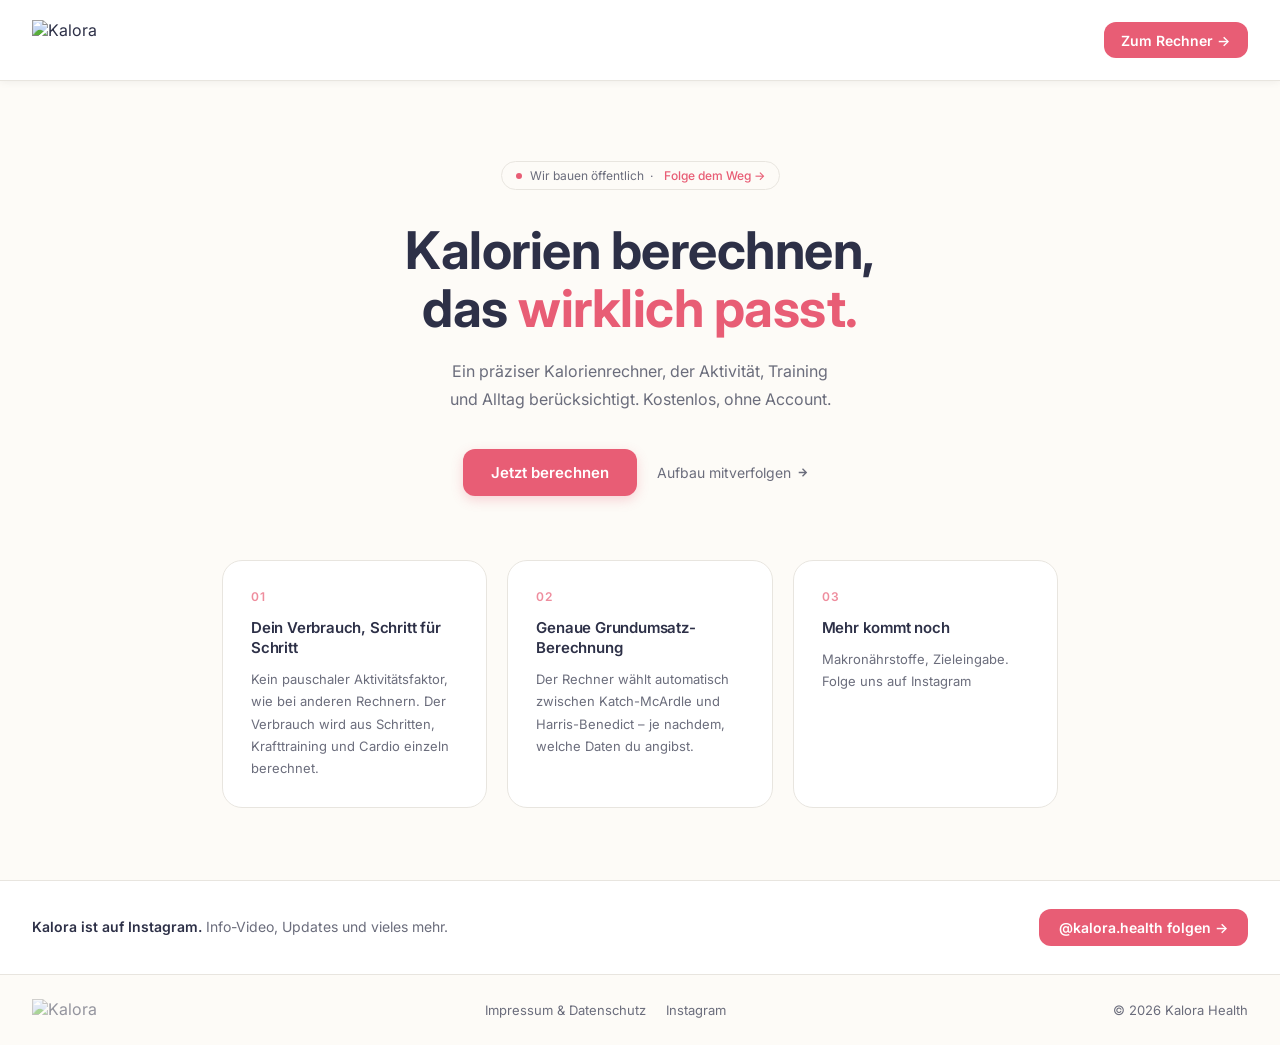
==== index.html @ 01649013 "Fix swapped theme logos in index.html header and footer The logo-dark and logo-light CSS classes had" ====
<!DOCTYPE html>
<html lang="de" data-theme="light">
<head>
  <meta charset="UTF-8"/>
  <meta name="viewport" content="width=device-width, initial-scale=1.0"/>
  <title>Kalora – Dein smarter Kalorienrechner</title>
  <link rel="preconnect" href="https://fonts.googleapis.com"/>
  <link rel="preconnect" href="https://fonts.gstatic.com" crossorigin/>
  <link href="https://fonts.googleapis.com/css2?family=Inter:wght@300;400;500;600;700&display=swap" rel="stylesheet"/>
  <style>
    *, *::before, *::after { box-sizing: border-box; margin: 0; padding: 0; }

    /* ── Exact theme variables from kalora-rechner.de ── */
    :root,
    [data-theme="light"] {
      --bg-body:          #FDFBF7;
      --bg-header:        #FFFFFF;
      --bg-card:          #FFFFFF;
      --border-color:     #E8E5DF;
      --text-primary:     #2D3047;
      --text-muted:       #6B6D7C;
      --accent-primary:   #E85D75;
      --accent-secondary: #9DB4A0;
      --accent-tertiary:  #D97757;
    }

    [data-theme="dark"] {
      --bg-body:          #1A2332;
      --bg-header:        #212936;
      --bg-card:          #242D3E;
      --border-color:     #313A4D;
      --text-primary:     #E8EAF0;
      --text-muted:       #9FA3B8;
      --accent-primary:   #FF8B7B;
      --accent-secondary: #A8D5BA;
      --accent-tertiary:  #F2A884;
    }

    html { scroll-behavior: smooth; }

    body {
      font-family: 'Inter', -apple-system, BlinkMacSystemFont, 'Segoe UI', Arial, sans-serif;
      background: var(--bg-body);
      color: var(--text-primary);
      min-height: 100vh;
      display: flex;
      flex-direction: column;
      transition: background-color 0.5s ease, color 0.5s ease;
      -webkit-font-smoothing: antialiased;
    }

    /* ── HEADER (matches rechner) ── */
    .header {
      background: var(--bg-header);
      padding: 1.25rem 2rem;
      border-bottom: 1px solid var(--border-color);
      box-shadow: 0 1px 8px rgba(0,0,0,0.06);
      position: sticky;
      top: 0;
      z-index: 100;
      display: flex;
      align-items: center;
      justify-content: space-between;
    }

    .logo-container {
      height: 40px;
      display: flex;
      align-items: center;
    }

    .logo-container img { height: 100%; width: auto; display: block; }

    [data-theme="dark"]  .logo-dark  { display: block; }
    [data-theme="dark"]  .logo-light { display: none;  }
    [data-theme="light"] .logo-dark  { display: none;  }
    [data-theme="light"] .logo-light { display: block; }

    .header-right { display: flex; align-items: center; gap: 10px; }

    .header-cta {
      background: var(--accent-primary);
      color: #fff;
      padding: 0.6rem 1.1rem;
      border-radius: 12px;
      font-size: 0.875rem;
      font-weight: 600;
      text-decoration: none;
      transition: opacity 0.2s, transform 0.15s;
    }
    .header-cta:hover { opacity: 0.88; transform: translateY(-1px); }

    /* ── HERO ── */
    .hero {
      flex: 1;
      display: flex;
      flex-direction: column;
      align-items: center;
      justify-content: center;
      text-align: center;
      padding: 80px 24px 64px;
    }

    .bip-pill {
      display: inline-flex;
      align-items: center;
      gap: 8px;
      border: 1px solid var(--border-color);
      border-radius: 100px;
      padding: 6px 14px;
      font-size: 12px;
      font-weight: 400;
      color: var(--text-muted);
      margin-bottom: 32px;
      animation: fadeDown .5s ease both;
    }

    .bip-dot {
      width: 6px; height: 6px;
      border-radius: 50%;
      background: var(--accent-primary);
      flex-shrink: 0;
      animation: pulse 2s ease-in-out infinite;
    }

    @keyframes pulse {
      0%, 100% { opacity: 1; transform: scale(1); }
      50%       { opacity: .4; transform: scale(.75); }
    }

    .bip-pill a {
      color: var(--accent-primary);
      text-decoration: none;
      font-weight: 500;
    }
    .bip-pill a:hover { text-decoration: underline; }

    h1 {
      font-size: clamp(1.875rem, 5vw, 3.25rem);
      font-weight: 700;
      line-height: 1.12;
      letter-spacing: -0.5px;
      color: var(--text-primary);
      max-width: 600px;
      margin-bottom: 20px;
      animation: fadeUp .6s .1s ease both;
    }

    h1 em {
      font-style: normal;
      color: var(--accent-primary);
    }

    .hero-sub {
      font-size: 1rem;
      line-height: 1.7;
      color: var(--text-muted);
      max-width: 400px;
      margin-bottom: 36px;
      font-weight: 400;
      animation: fadeUp .6s .2s ease both;
    }

    .cta-row {
      display: flex;
      align-items: center;
      gap: 12px;
      flex-wrap: wrap;
      justify-content: center;
      animation: fadeUp .6s .3s ease both;
    }

    .btn-main {
      background: var(--accent-primary);
      color: #fff;
      padding: 0.875rem 1.75rem;
      border-radius: 12px;
      font-size: 0.9375rem;
      font-weight: 600;
      text-decoration: none;
      transition: opacity .2s, transform .15s;
      box-shadow: 0 4px 12px rgba(232,93,117,0.25);
    }
    .btn-main:hover { opacity: .88; transform: translateY(-1px); }

    .btn-sec {
      color: var(--text-muted);
      font-size: 0.875rem;
      font-weight: 400;
      text-decoration: none;
      display: inline-flex;
      align-items: center;
      gap: 5px;
      transition: color .2s;
      padding: 0.875rem 0.5rem;
    }
    .btn-sec:hover { color: var(--text-primary); }

    /* ── FEATURE CARDS ── */
    .what {
      display: grid;
      grid-template-columns: repeat(3, 1fr);
      gap: 1.25rem;
      padding: 0 2rem 4.5rem;
      max-width: 900px;
      width: 100%;
      margin: 0 auto;
      animation: fadeUp .7s .4s ease both;
    }

    .what-item {
      background: var(--bg-card);
      border: 1px solid var(--border-color);
      border-radius: 20px;
      padding: 1.75rem;
      transition: border-color 0.2s ease, transform 0.2s ease;
    }

    .what-item:hover {
      border-color: var(--accent-primary);
      transform: translateY(-2px);
    }

    .what-num {
      font-size: 0.75rem;
      font-weight: 600;
      color: var(--accent-primary);
      letter-spacing: 0.08em;
      margin-bottom: 14px;
      opacity: 0.7;
    }

    .what-item h3 {
      font-size: 0.9375rem;
      font-weight: 600;
      color: var(--text-primary);
      margin-bottom: 10px;
      line-height: 1.35;
      letter-spacing: -0.2px;
    }

    .what-item p {
      font-size: 0.8125rem;
      line-height: 1.7;
      color: var(--text-muted);
      font-weight: 400;
    }

    /* ── BIP STRIP ── */
    .bip-strip {
      border-top: 1px solid var(--border-color);
      background: var(--bg-card);
      padding: 1.75rem 2rem;
      display: flex;
      align-items: center;
      justify-content: space-between;
      gap: 20px;
      flex-wrap: wrap;
    }

    .bip-text {
      font-size: 0.875rem;
      color: var(--text-muted);
      line-height: 1.6;
      max-width: 560px;
    }

    .bip-text strong {
      color: var(--text-primary);
      font-weight: 600;
    }

    .bip-link {
      background: var(--accent-primary);
      color: #fff;
      padding: 0.625rem 1.25rem;
      border-radius: 12px;
      font-size: 0.875rem;
      font-weight: 600;
      text-decoration: none;
      white-space: nowrap;
      transition: opacity .2s;
      flex-shrink: 0;
    }
    .bip-link:hover { opacity: .85; }

    /* ── FOOTER (matches rechner) ── */
    .site-footer {
      margin-top: auto;
      padding: 1.5rem 2rem;
      text-align: center;
      border-top: 1px solid var(--border-color);
      display: flex;
      align-items: center;
      justify-content: space-between;
      flex-wrap: wrap;
      gap: 12px;
    }

    .footer-logo { height: 22px; }
    .footer-logo img { height: 100%; width: auto; opacity: 0.5; }

    .footer-links { display: flex; gap: 20px; }

    .footer-links a {
      color: var(--text-muted);
      font-size: 0.8125rem;
      text-decoration: none;
      font-weight: 400;
      transition: opacity .2s;
    }
    .footer-links a:hover { opacity: .7; }

    .footer-copy { font-size: 0.8125rem; color: var(--text-muted); }

    /* ── ANIMATIONS ── */
    @keyframes fadeUp {
      from { opacity: 0; transform: translateY(16px); }
      to   { opacity: 1; transform: translateY(0); }
    }
    @keyframes fadeDown {
      from { opacity: 0; transform: translateY(-8px); }
      to   { opacity: 1; transform: translateY(0); }
    }

    /* ── RESPONSIVE ── */
    @media (max-width: 768px) {
      .header { padding: 1rem 1.5rem; }
      .logo-container { height: 34px; }
      .hero { padding: 60px 20px 48px; }
      .what { grid-template-columns: 1fr; padding: 0 1.25rem 3rem; gap: 1rem; }
      .bip-strip { padding: 1.5rem 1.25rem; }
      .site-footer { padding: 1.25rem; flex-direction: column; align-items: flex-start; }
    }

    @media (max-width: 480px) {
      .header { padding: 0.875rem 1rem; }
      .logo-container { height: 28px; }
      .header-cta { display: none; }
      h1 { font-size: 1.75rem; }
    }
  </style>
</head>
<body>

<!-- HEADER -->
<header class="header">
  <div class="logo-container">
    <img class="logo-dark"  src="https://kalora-rechner.de/assets/Kalora_Dark.svg"  alt="Kalora"/>
    <img class="logo-light" src="https://kalora-rechner.de/assets/Kalora_Light.svg" alt="Kalora"/>
  </div>
  <div class="header-right">
    <a href="rechner.html" class="header-cta">Zum Rechner →</a>
  </div>
</header>

<!-- HERO -->
<main class="hero">
  <div class="bip-pill">
    <span class="bip-dot"></span>
    Wir bauen öffentlich &nbsp;·&nbsp;
    <a href="https://www.instagram.com/kalora.de/" target="_blank" rel="noopener">Folge dem Weg →</a>
  </div>

  <h1>Kalorien berechnen,<br/>das <em>wirklich passt.</em></h1>

  <p class="hero-sub">
    Ein präziser Kalorienrechner, der Aktivität, Training und Alltag berücksichtigt. Kostenlos, ohne Account.
  </p>

  <div class="cta-row">
    <a href="rechner.html" class="btn-main">Jetzt berechnen</a>
    <a href="https://www.instagram.com/kalora.de/" target="_blank" rel="noopener" class="btn-sec">
      Aufbau mitverfolgen
      <svg width="13" height="13" viewBox="0 0 24 24" fill="none" stroke="currentColor" stroke-width="2.5"><path d="M5 12h14M12 5l7 7-7 7"/></svg>
    </a>
  </div>
</main>

<!-- FEATURE CARDS -->
<section class="what">
  <div class="what-item">
    <div class="what-num">01</div>
    <h3>Dein Verbrauch, Schritt für Schritt</h3>
    <p>Kein pauschaler Aktivitätsfaktor, wie bei anderen Rechnern. Der Verbrauch wird aus Schritten, Krafttraining und Cardio einzeln berechnet.</p>
  </div>
  <div class="what-item">
    <div class="what-num">02</div>
    <h3>Genaue Grundumsatz-Berechnung</h3>
    <p>Der Rechner wählt automatisch zwischen Katch-McArdle und Harris-Benedict – je nachdem, welche Daten du angibst.</p>
  </div>
  <div class="what-item">
    <div class="what-num">03</div>
    <h3>Mehr kommt noch</h3>
    <p>Makronährstoffe, Zieleingabe. Folge uns auf Instagram</p>
  </div>
</section>

<!-- BIP STRIP -->
<div class="bip-strip">
  <p class="bip-text">
    <strong>Kalora ist auf Instagram.</strong> Info-Video, Updates und vieles mehr.
  </p>
  <a href="https://www.instagram.com/kalora.de/" target="_blank" rel="noopener" class="bip-link">
    @kalora.health folgen →
  </a>
</div>

<!-- FOOTER -->
<footer class="site-footer">
  <div class="footer-logo">
    <img class="logo-dark"  src="https://kalora-rechner.de/assets/Kalora_Dark.svg"  alt="Kalora"/>
    <img class="logo-light" src="https://kalora-rechner.de/assets/Kalora_Light.svg" alt="Kalora"/>
  </div>
  <div class="footer-links">
    <a href="legal.html">Impressum & Datenschutz</a>
    <a href="https://www.instagram.com/kalora.de/" target="_blank" rel="noopener">Instagram</a>
  </div>
  <p class="footer-copy">© 2026 Kalora Health</p>
</footer>

<script>
  (function() {
    var prefersDark = window.matchMedia && window.matchMedia('(prefers-color-scheme: dark)').matches;
    document.documentElement.setAttribute('data-theme', prefersDark ? 'dark' : 'light');
    window.matchMedia('(prefers-color-scheme: dark)').addEventListener('change', function(e) {
      document.documentElement.setAttribute('data-theme', e.matches ? 'dark' : 'light');
    });
  })();
</script>
</body>
</html>
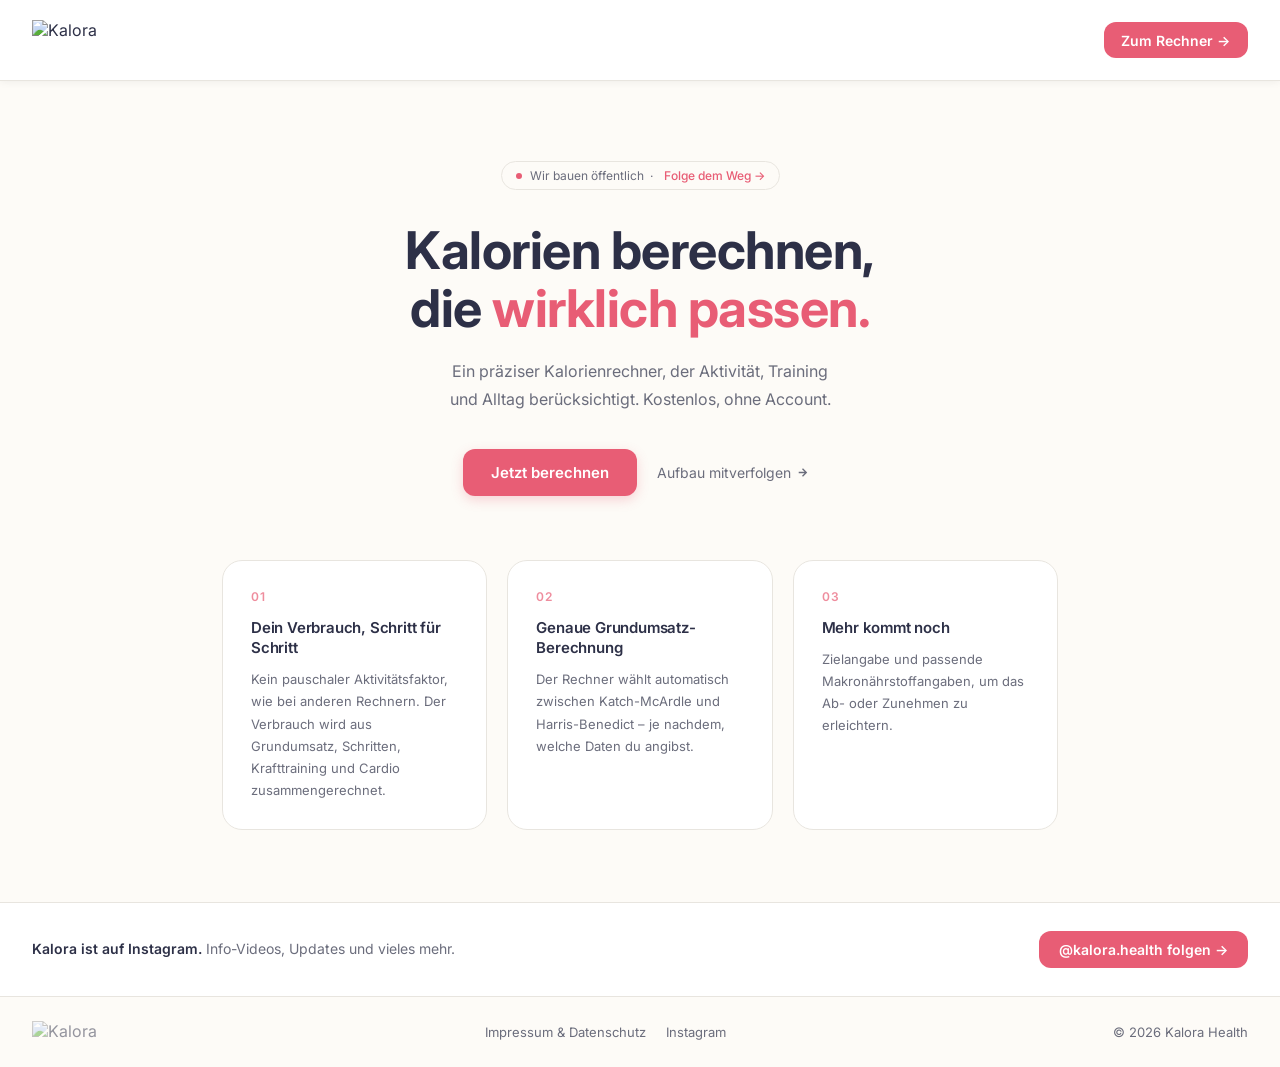
==== commit 00737ca9: "Fix content text, swapped logos, and add dark mode to legal page - Fix swapped theme logos in index." ====
--- a/index.html
+++ b/index.html
@@ -362,7 +362,7 @@
     <a href="https://www.instagram.com/kalora.de/" target="_blank" rel="noopener">Folge dem Weg →</a>
   </div>
 
-  <h1>Kalorien berechnen,<br/>das <em>wirklich passt.</em></h1>
+  <h1>Kalorien berechnen,<br/>die <em>wirklich passen.</em></h1>
 
   <p class="hero-sub">
     Ein präziser Kalorienrechner, der Aktivität, Training und Alltag berücksichtigt. Kostenlos, ohne Account.
@@ -382,7 +382,7 @@
   <div class="what-item">
     <div class="what-num">01</div>
     <h3>Dein Verbrauch, Schritt für Schritt</h3>
-    <p>Kein pauschaler Aktivitätsfaktor, wie bei anderen Rechnern. Der Verbrauch wird aus Schritten, Krafttraining und Cardio einzeln berechnet.</p>
+    <p>Kein pauschaler Aktivitätsfaktor, wie bei anderen Rechnern. Der Verbrauch wird aus Grundumsatz, Schritten, Krafttraining und Cardio zusammengerechnet.</p>
   </div>
   <div class="what-item">
     <div class="what-num">02</div>
@@ -392,14 +392,14 @@
   <div class="what-item">
     <div class="what-num">03</div>
     <h3>Mehr kommt noch</h3>
-    <p>Makronährstoffe, Zieleingabe. Folge uns auf Instagram</p>
+    <p>Zielangabe und passende Makronährstoffangaben, um das Ab- oder Zunehmen zu erleichtern.</p>
   </div>
 </section>
 
 <!-- BIP STRIP -->
 <div class="bip-strip">
   <p class="bip-text">
-    <strong>Kalora ist auf Instagram.</strong> Info-Video, Updates und vieles mehr.
+    <strong>Kalora ist auf Instagram.</strong> Info-Videos, Updates und vieles mehr.
   </p>
   <a href="https://www.instagram.com/kalora.de/" target="_blank" rel="noopener" class="bip-link">
     @kalora.health folgen →
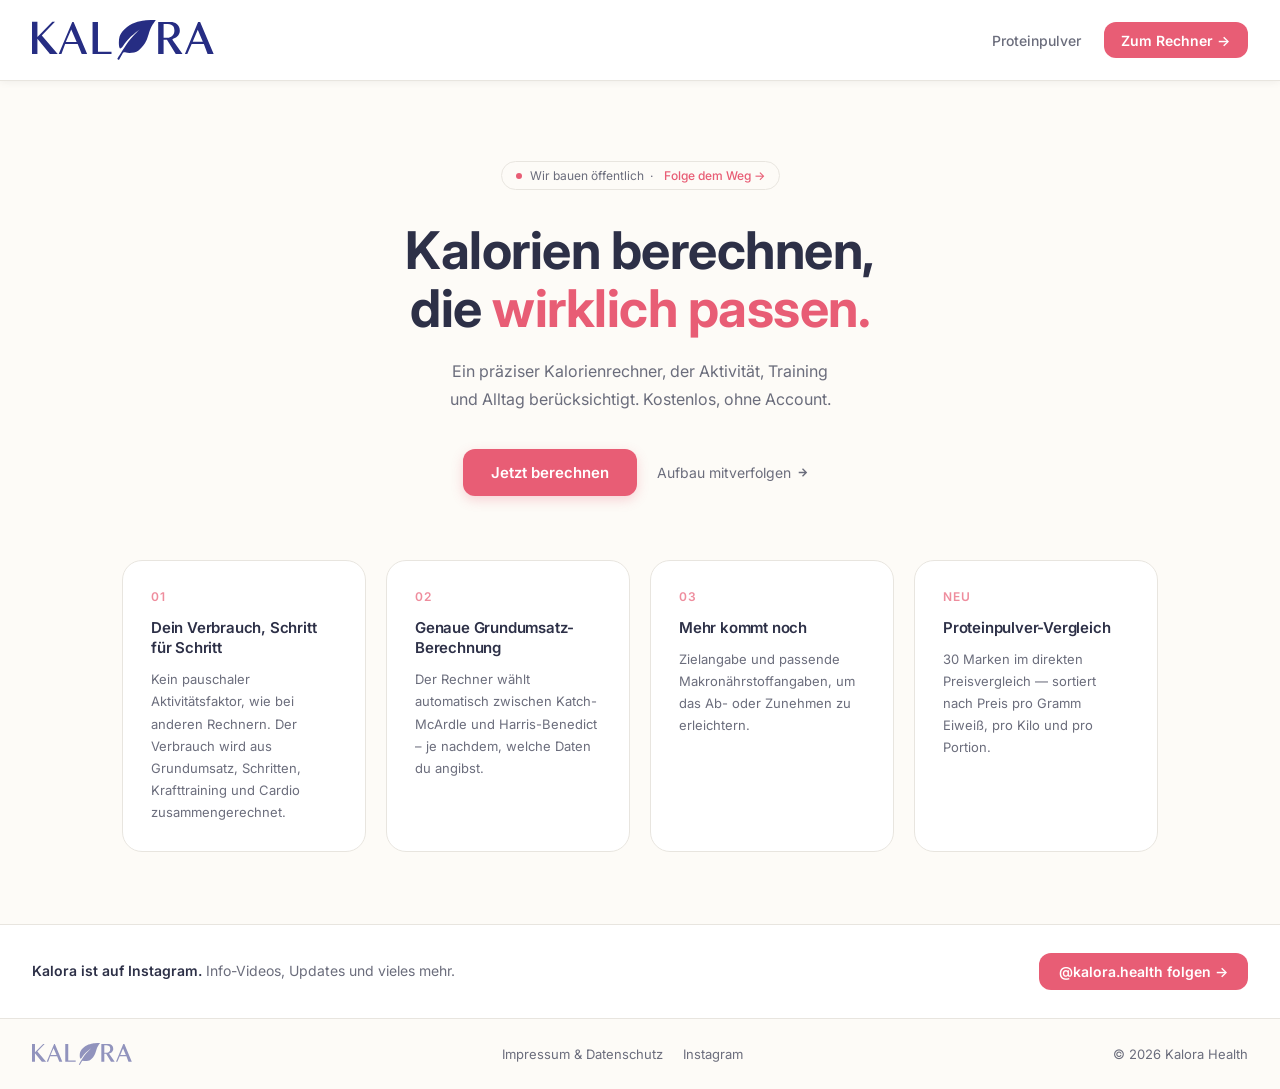
==== commit 905a2afe: "feat: Proteinpulver-Vergleichsseite + Dark Mode entfernen - Neue Seite proteinpulver.html mit sortie" ====
--- a/index.html
+++ b/index.html
@@ -4,15 +4,14 @@
   <meta charset="UTF-8"/>
   <meta name="viewport" content="width=device-width, initial-scale=1.0"/>
   <title>Kalora – Dein smarter Kalorienrechner</title>
+  <link rel="icon" type="image/svg+xml" href="assets/flavicon_dark.svg"/>
   <link rel="preconnect" href="https://fonts.googleapis.com"/>
   <link rel="preconnect" href="https://fonts.gstatic.com" crossorigin/>
   <link href="https://fonts.googleapis.com/css2?family=Inter:wght@300;400;500;600;700&display=swap" rel="stylesheet"/>
   <style>
     *, *::before, *::after { box-sizing: border-box; margin: 0; padding: 0; }
 
-    /* ── Exact theme variables from kalora-rechner.de ── */
-    :root,
-    [data-theme="light"] {
+    :root {
       --bg-body:          #FDFBF7;
       --bg-header:        #FFFFFF;
       --bg-card:          #FFFFFF;
@@ -24,18 +23,6 @@
       --accent-tertiary:  #D97757;
     }
 
-    [data-theme="dark"] {
-      --bg-body:          #1A2332;
-      --bg-header:        #212936;
-      --bg-card:          #242D3E;
-      --border-color:     #313A4D;
-      --text-primary:     #E8EAF0;
-      --text-muted:       #9FA3B8;
-      --accent-primary:   #FF8B7B;
-      --accent-secondary: #A8D5BA;
-      --accent-tertiary:  #F2A884;
-    }
-
     html { scroll-behavior: smooth; }
 
     body {
@@ -45,11 +32,10 @@
       min-height: 100vh;
       display: flex;
       flex-direction: column;
-      transition: background-color 0.5s ease, color 0.5s ease;
       -webkit-font-smoothing: antialiased;
     }
 
-    /* ── HEADER (matches rechner) ── */
+    /* ── HEADER ── */
     .header {
       background: var(--bg-header);
       padding: 1.25rem 2rem;
@@ -71,12 +57,18 @@
 
     .logo-container img { height: 100%; width: auto; display: block; }
 
-    [data-theme="dark"]  .logo-dark  { display: block; }
-    [data-theme="dark"]  .logo-light { display: none;  }
-    [data-theme="light"] .logo-dark  { display: none;  }
-    [data-theme="light"] .logo-light { display: block; }
-
     .header-right { display: flex; align-items: center; gap: 10px; }
+
+    .header-link {
+      color: var(--text-muted);
+      font-size: 0.875rem;
+      font-weight: 500;
+      text-decoration: none;
+      padding: 0.6rem 0.8rem;
+      border-radius: 12px;
+      transition: color 0.2s, background 0.2s;
+    }
+    .header-link:hover { color: var(--text-primary); background: rgba(0,0,0,0.04); }
 
     .header-cta {
       background: var(--accent-primary);
@@ -199,10 +191,10 @@
     /* ── FEATURE CARDS ── */
     .what {
       display: grid;
-      grid-template-columns: repeat(3, 1fr);
+      grid-template-columns: repeat(auto-fit, minmax(220px, 1fr));
       gap: 1.25rem;
       padding: 0 2rem 4.5rem;
-      max-width: 900px;
+      max-width: 1100px;
       width: 100%;
       margin: 0 auto;
       animation: fadeUp .7s .4s ease both;
@@ -214,6 +206,9 @@
       border-radius: 20px;
       padding: 1.75rem;
       transition: border-color 0.2s ease, transform 0.2s ease;
+      text-decoration: none;
+      color: inherit;
+      display: block;
     }
 
     .what-item:hover {
@@ -284,7 +279,7 @@
     }
     .bip-link:hover { opacity: .85; }
 
-    /* ── FOOTER (matches rechner) ── */
+    /* ── FOOTER ── */
     .site-footer {
       margin-top: auto;
       padding: 1.5rem 2rem;
@@ -336,6 +331,7 @@
     @media (max-width: 480px) {
       .header { padding: 0.875rem 1rem; }
       .logo-container { height: 28px; }
+      .header-link { display: none; }
       .header-cta { display: none; }
       h1 { font-size: 1.75rem; }
     }
@@ -346,10 +342,10 @@
 <!-- HEADER -->
 <header class="header">
   <div class="logo-container">
-    <img class="logo-dark"  src="https://kalora-rechner.de/assets/Kalora_Dark.svg"  alt="Kalora"/>
-    <img class="logo-light" src="https://kalora-rechner.de/assets/Kalora_Light.svg" alt="Kalora"/>
+    <img src="assets/Kalora_Light.svg" alt="Kalora"/>
   </div>
   <div class="header-right">
+    <a href="proteinpulver.html" class="header-link">Proteinpulver</a>
     <a href="rechner.html" class="header-cta">Zum Rechner →</a>
   </div>
 </header>
@@ -394,6 +390,11 @@
     <h3>Mehr kommt noch</h3>
     <p>Zielangabe und passende Makronährstoffangaben, um das Ab- oder Zunehmen zu erleichtern.</p>
   </div>
+  <a href="proteinpulver.html" class="what-item">
+    <div class="what-num">NEU</div>
+    <h3>Proteinpulver-Vergleich</h3>
+    <p>30 Marken im direkten Preisvergleich — sortiert nach Preis pro Gramm Eiweiß, pro Kilo und pro Portion.</p>
+  </a>
 </section>
 
 <!-- BIP STRIP -->
@@ -409,8 +410,7 @@
 <!-- FOOTER -->
 <footer class="site-footer">
   <div class="footer-logo">
-    <img class="logo-dark"  src="https://kalora-rechner.de/assets/Kalora_Dark.svg"  alt="Kalora"/>
-    <img class="logo-light" src="https://kalora-rechner.de/assets/Kalora_Light.svg" alt="Kalora"/>
+    <img src="assets/Kalora_Light.svg" alt="Kalora"/>
   </div>
   <div class="footer-links">
     <a href="legal.html">Impressum & Datenschutz</a>
@@ -419,14 +419,5 @@
   <p class="footer-copy">© 2026 Kalora Health</p>
 </footer>
 
-<script>
-  (function() {
-    var prefersDark = window.matchMedia && window.matchMedia('(prefers-color-scheme: dark)').matches;
-    document.documentElement.setAttribute('data-theme', prefersDark ? 'dark' : 'light');
-    window.matchMedia('(prefers-color-scheme: dark)').addEventListener('change', function(e) {
-      document.documentElement.setAttribute('data-theme', e.matches ? 'dark' : 'light');
-    });
-  })();
-</script>
 </body>
 </html>
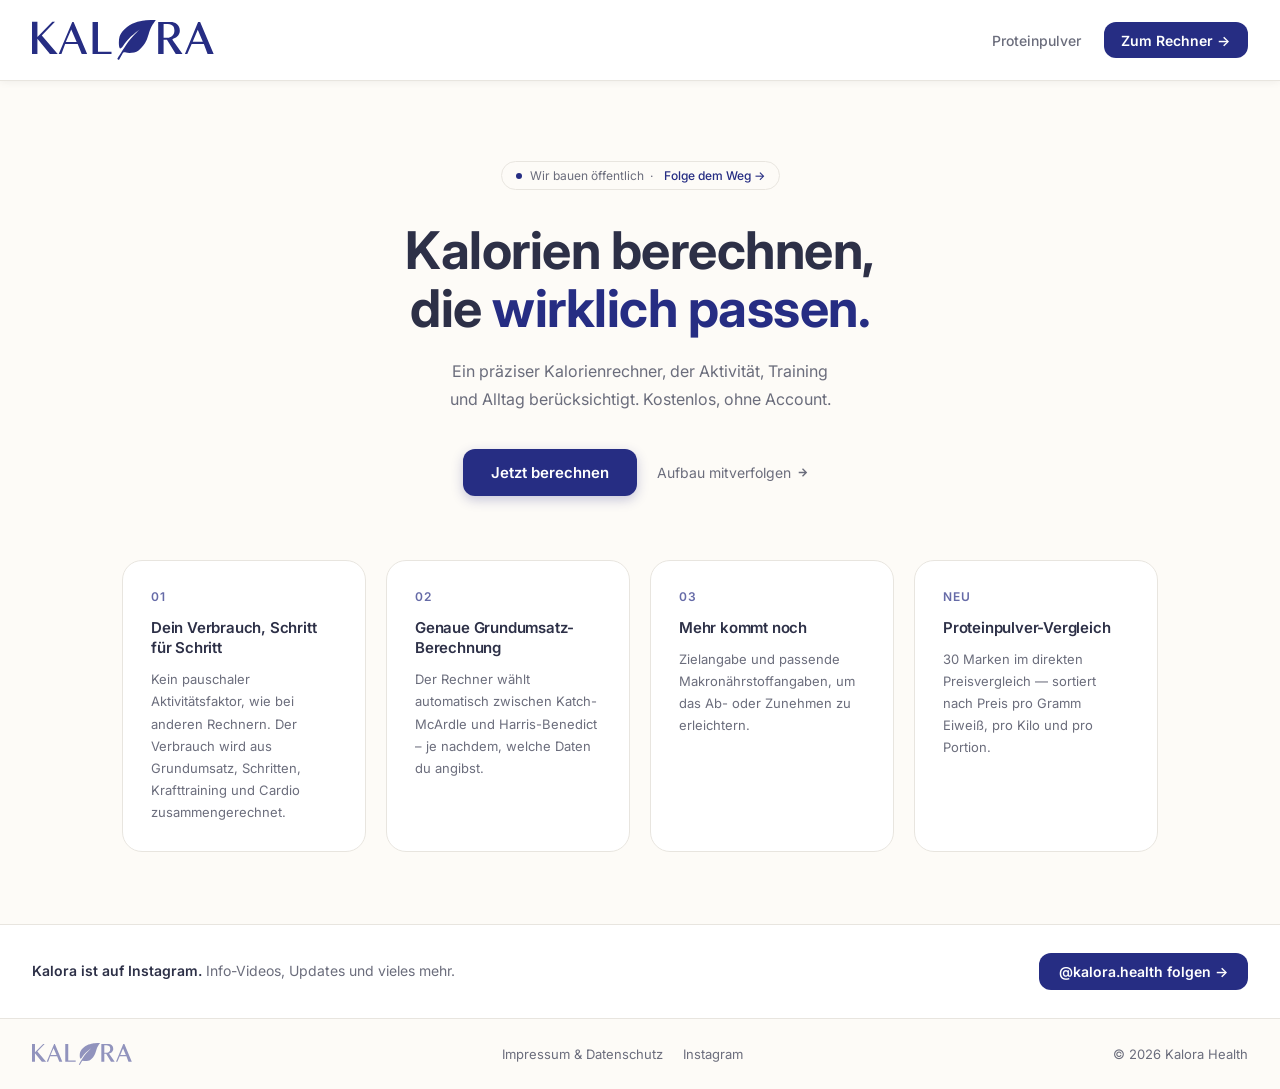
==== commit 9e9541b8: "style: Akzentfarbe von Rose (#E85D75) auf Logo-Blau (#262D83) ändern - accent-primary auf allen Seit" ====
--- a/index.html
+++ b/index.html
@@ -18,7 +18,7 @@
       --border-color:     #E8E5DF;
       --text-primary:     #2D3047;
       --text-muted:       #6B6D7C;
-      --accent-primary:   #E85D75;
+      --accent-primary:   #262D83;
       --accent-secondary: #9DB4A0;
       --accent-tertiary:  #D97757;
     }
@@ -171,7 +171,7 @@
       font-weight: 600;
       text-decoration: none;
       transition: opacity .2s, transform .15s;
-      box-shadow: 0 4px 12px rgba(232,93,117,0.25);
+      box-shadow: 0 4px 12px rgba(38,45,131,0.25);
     }
     .btn-main:hover { opacity: .88; transform: translateY(-1px); }
 
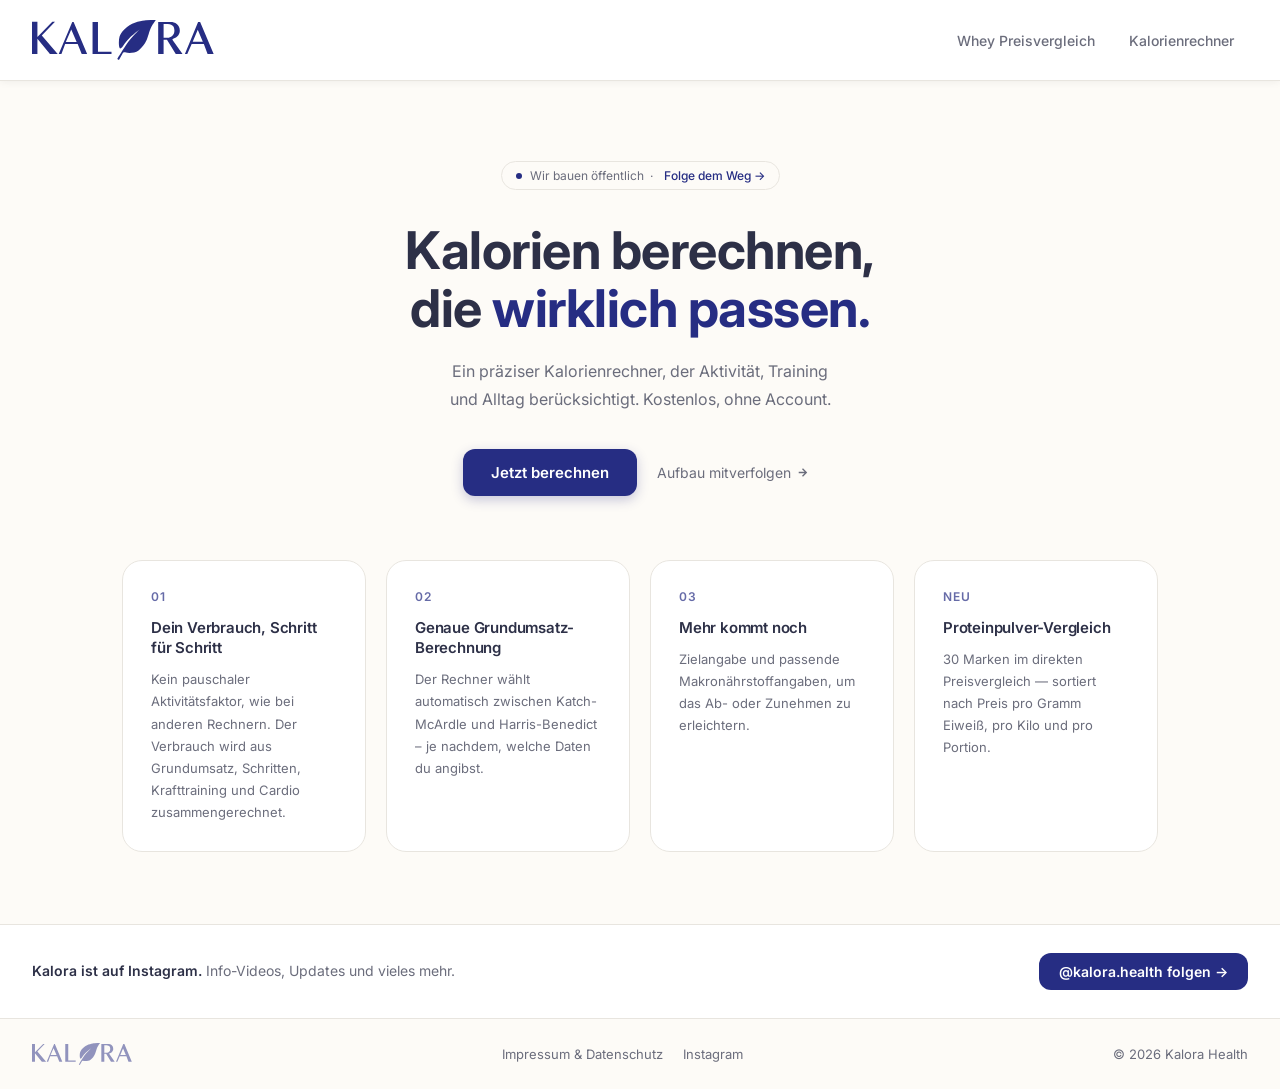
==== commit 3b686412: "fix: Logo-Größe im Header + einheitliche Navigation auf allen Seiten - Logo-Container: a-Tag bekommt" ====
--- a/index.html
+++ b/index.html
@@ -57,30 +57,18 @@
 
     .logo-container img { height: 100%; width: auto; display: block; }
 
-    .header-right { display: flex; align-items: center; gap: 10px; }
-
-    .header-link {
+    .header-nav { display: flex; align-items: center; gap: 6px; }
+
+    .header-nav-link {
       color: var(--text-muted);
       font-size: 0.875rem;
       font-weight: 500;
       text-decoration: none;
-      padding: 0.6rem 0.8rem;
-      border-radius: 12px;
+      padding: 0.5rem 0.875rem;
+      border-radius: 10px;
       transition: color 0.2s, background 0.2s;
     }
-    .header-link:hover { color: var(--text-primary); background: rgba(0,0,0,0.04); }
-
-    .header-cta {
-      background: var(--accent-primary);
-      color: #fff;
-      padding: 0.6rem 1.1rem;
-      border-radius: 12px;
-      font-size: 0.875rem;
-      font-weight: 600;
-      text-decoration: none;
-      transition: opacity 0.2s, transform 0.15s;
-    }
-    .header-cta:hover { opacity: 0.88; transform: translateY(-1px); }
+    .header-nav-link:hover { color: var(--text-primary); background: rgba(0,0,0,0.04); }
 
     /* ── HERO ── */
     .hero {
@@ -331,8 +319,7 @@
     @media (max-width: 480px) {
       .header { padding: 0.875rem 1rem; }
       .logo-container { height: 28px; }
-      .header-link { display: none; }
-      .header-cta { display: none; }
+      .header-nav-link { display: none; }
       h1 { font-size: 1.75rem; }
     }
   </style>
@@ -344,10 +331,10 @@
   <div class="logo-container">
     <img src="assets/Kalora_Light.svg" alt="Kalora"/>
   </div>
-  <div class="header-right">
-    <a href="proteinpulver.html" class="header-link">Proteinpulver</a>
-    <a href="rechner.html" class="header-cta">Zum Rechner →</a>
-  </div>
+  <nav class="header-nav">
+    <a href="proteinpulver.html" class="header-nav-link">Whey Preisvergleich</a>
+    <a href="rechner.html" class="header-nav-link">Kalorienrechner</a>
+  </nav>
 </header>
 
 <!-- HERO -->
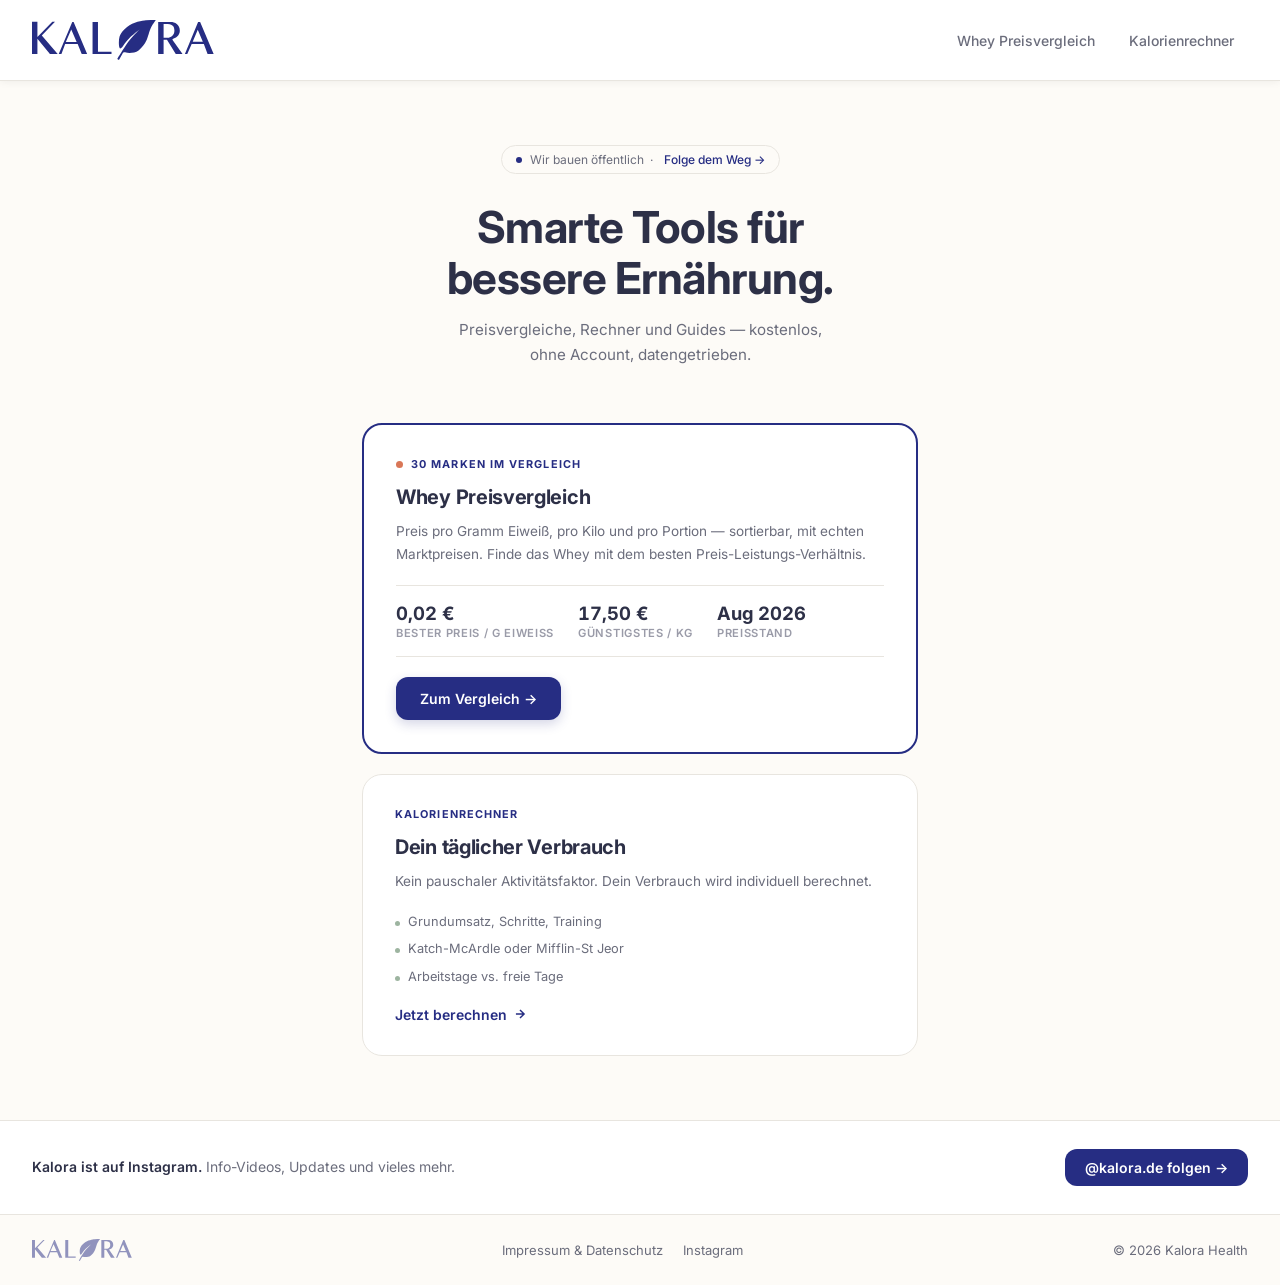
==== commit fd93cd8b: "feat: Landing Page Konzept B — Produkt-Karten + Rechner-Infos verschieben - Landing Page: Hero kompa" ====
--- a/index.html
+++ b/index.html
@@ -3,7 +3,7 @@
 <head>
   <meta charset="UTF-8"/>
   <meta name="viewport" content="width=device-width, initial-scale=1.0"/>
-  <title>Kalora – Dein smarter Kalorienrechner</title>
+  <title>Kalora – Smarte Tools für bessere Ernährung</title>
   <link rel="icon" type="image/svg+xml" href="assets/flavicon_dark.svg"/>
   <link rel="preconnect" href="https://fonts.googleapis.com"/>
   <link rel="preconnect" href="https://fonts.gstatic.com" crossorigin/>
@@ -18,9 +18,11 @@
       --border-color:     #E8E5DF;
       --text-primary:     #2D3047;
       --text-muted:       #6B6D7C;
+      --text-faint:       #9A9BA8;
       --accent-primary:   #262D83;
       --accent-secondary: #9DB4A0;
       --accent-tertiary:  #D97757;
+      --accent-soft:      #ECEEF5;
     }
 
     html { scroll-behavior: smooth; }
@@ -72,13 +74,11 @@
 
     /* ── HERO ── */
     .hero {
-      flex: 1;
       display: flex;
       flex-direction: column;
       align-items: center;
-      justify-content: center;
       text-align: center;
-      padding: 80px 24px 64px;
+      padding: 64px 24px 20px;
     }
 
     .bip-pill {
@@ -91,7 +91,7 @@
       font-size: 12px;
       font-weight: 400;
       color: var(--text-muted);
-      margin-bottom: 32px;
+      margin-bottom: 28px;
       animation: fadeDown .5s ease both;
     }
 
@@ -116,117 +116,173 @@
     .bip-pill a:hover { text-decoration: underline; }
 
     h1 {
-      font-size: clamp(1.875rem, 5vw, 3.25rem);
+      font-size: clamp(1.75rem, 4.5vw, 2.75rem);
       font-weight: 700;
-      line-height: 1.12;
+      line-height: 1.15;
       letter-spacing: -0.5px;
       color: var(--text-primary);
-      max-width: 600px;
-      margin-bottom: 20px;
+      margin: 0 0 14px;
       animation: fadeUp .6s .1s ease both;
     }
 
-    h1 em {
-      font-style: normal;
-      color: var(--accent-primary);
-    }
-
     .hero-sub {
-      font-size: 1rem;
-      line-height: 1.7;
-      color: var(--text-muted);
-      max-width: 400px;
-      margin-bottom: 36px;
-      font-weight: 400;
+      font-size: 0.95rem;
+      line-height: 1.65;
+      color: var(--text-muted);
+      max-width: 380px;
+      margin: 0;
       animation: fadeUp .6s .2s ease both;
     }
 
-    .cta-row {
-      display: flex;
-      align-items: center;
-      gap: 12px;
-      flex-wrap: wrap;
-      justify-content: center;
-      animation: fadeUp .6s .3s ease both;
-    }
-
-    .btn-main {
-      background: var(--accent-primary);
-      color: #fff;
-      padding: 0.875rem 1.75rem;
-      border-radius: 12px;
-      font-size: 0.9375rem;
-      font-weight: 600;
-      text-decoration: none;
-      transition: opacity .2s, transform .15s;
-      box-shadow: 0 4px 12px rgba(38,45,131,0.25);
-    }
-    .btn-main:hover { opacity: .88; transform: translateY(-1px); }
-
-    .btn-sec {
-      color: var(--text-muted);
-      font-size: 0.875rem;
-      font-weight: 400;
-      text-decoration: none;
-      display: inline-flex;
-      align-items: center;
-      gap: 5px;
-      transition: color .2s;
-      padding: 0.875rem 0.5rem;
-    }
-    .btn-sec:hover { color: var(--text-primary); }
-
-    /* ── FEATURE CARDS ── */
-    .what {
-      display: grid;
-      grid-template-columns: repeat(auto-fit, minmax(220px, 1fr));
+    /* ── PRODUCT CARDS ── */
+    .products {
+      display: flex;
+      flex-direction: column;
       gap: 1.25rem;
-      padding: 0 2rem 4.5rem;
-      max-width: 1100px;
+      max-width: 620px;
       width: 100%;
       margin: 0 auto;
-      animation: fadeUp .7s .4s ease both;
-    }
-
-    .what-item {
+      padding: 36px 2rem 64px;
+      animation: fadeUp .7s .3s ease both;
+    }
+
+    .product-card {
       background: var(--bg-card);
       border: 1px solid var(--border-color);
       border-radius: 20px;
-      padding: 1.75rem;
-      transition: border-color 0.2s ease, transform 0.2s ease;
+      padding: 2rem;
+      display: flex;
+      flex-direction: column;
+      transition: border-color 0.2s, transform 0.2s;
       text-decoration: none;
       color: inherit;
-      display: block;
-    }
-
-    .what-item:hover {
+    }
+
+    .product-card:hover {
       border-color: var(--accent-primary);
       transform: translateY(-2px);
     }
 
-    .what-num {
-      font-size: 0.75rem;
+    .product-card.featured {
+      border-width: 2px;
+      border-color: var(--accent-primary);
+    }
+
+    .product-eyebrow {
+      font-size: 0.68rem;
+      font-weight: 700;
+      letter-spacing: 0.1em;
+      text-transform: uppercase;
+      color: var(--accent-primary);
+      margin: 0 0 14px;
+      display: flex;
+      align-items: center;
+      gap: 8px;
+    }
+
+    .product-eyebrow-dot {
+      width: 7px; height: 7px;
+      border-radius: 50%;
+      background: var(--accent-tertiary);
+    }
+
+    .product-card h2 {
+      font-size: 1.25rem;
+      font-weight: 700;
+      letter-spacing: -0.3px;
+      margin: 0 0 10px;
+      line-height: 1.25;
+    }
+
+    .product-desc {
+      font-size: 0.85rem;
+      line-height: 1.65;
+      color: var(--text-muted);
+      margin: 0 0 20px;
+    }
+
+    .product-stats {
+      display: flex;
+      gap: 24px;
+      padding: 16px 0;
+      border-top: 1px solid var(--border-color);
+      border-bottom: 1px solid var(--border-color);
+      margin-bottom: 20px;
+    }
+
+    .product-stat-value {
+      font-size: 1.15rem;
+      font-weight: 700;
+      color: var(--text-primary);
+      margin: 0 0 2px;
+      font-variant-numeric: tabular-nums;
+    }
+
+    .product-stat-label {
+      font-size: 0.7rem;
       font-weight: 600;
+      letter-spacing: 0.06em;
+      text-transform: uppercase;
+      color: var(--text-faint);
+      margin: 0;
+    }
+
+    .btn-primary {
+      display: inline-flex;
+      align-items: center;
+      gap: 6px;
+      background: var(--accent-primary);
+      color: #fff;
+      padding: 0.8rem 1.5rem;
+      border-radius: 12px;
+      font-size: 0.875rem;
+      font-weight: 600;
+      transition: opacity 0.2s, transform 0.15s;
+      box-shadow: 0 4px 12px rgba(38,45,131,0.2);
+      align-self: flex-start;
+    }
+    .btn-primary:hover { opacity: 0.88; transform: translateY(-1px); }
+
+    .btn-secondary {
+      display: inline-flex;
+      align-items: center;
+      gap: 6px;
       color: var(--accent-primary);
-      letter-spacing: 0.08em;
-      margin-bottom: 14px;
-      opacity: 0.7;
-    }
-
-    .what-item h3 {
-      font-size: 0.9375rem;
+      font-size: 0.875rem;
       font-weight: 600;
-      color: var(--text-primary);
-      margin-bottom: 10px;
-      line-height: 1.35;
-      letter-spacing: -0.2px;
-    }
-
-    .what-item p {
-      font-size: 0.8125rem;
-      line-height: 1.7;
-      color: var(--text-muted);
-      font-weight: 400;
+      align-self: flex-start;
+      transition: opacity 0.2s;
+    }
+    .btn-secondary:hover { opacity: 0.7; }
+    .btn-secondary:hover .btn-arrow { transform: translateX(3px); }
+
+    .btn-arrow { transition: transform 0.2s; }
+
+    .rechner-features {
+      list-style: none;
+      padding: 0;
+      margin: 0 0 20px;
+      display: flex;
+      flex-direction: column;
+      gap: 8px;
+    }
+
+    .rechner-features li {
+      font-size: 0.8rem;
+      color: var(--text-muted);
+      display: flex;
+      align-items: baseline;
+      gap: 8px;
+      line-height: 1.5;
+    }
+
+    .rechner-features li::before {
+      content: '';
+      width: 5px; height: 5px;
+      border-radius: 50%;
+      background: var(--accent-secondary);
+      flex-shrink: 0;
+      margin-top: 5px;
     }
 
     /* ── BIP STRIP ── */
@@ -310,8 +366,8 @@
     @media (max-width: 768px) {
       .header { padding: 1rem 1.5rem; }
       .logo-container { height: 34px; }
-      .hero { padding: 60px 20px 48px; }
-      .what { grid-template-columns: 1fr; padding: 0 1.25rem 3rem; gap: 1rem; }
+      .hero { padding: 48px 20px 16px; }
+      .products { padding: 28px 1.25rem 48px; gap: 1rem; }
       .bip-strip { padding: 1.5rem 1.25rem; }
       .site-footer { padding: 1.25rem; flex-direction: column; align-items: flex-start; }
     }
@@ -320,7 +376,9 @@
       .header { padding: 0.875rem 1rem; }
       .logo-container { height: 28px; }
       .header-nav-link { display: none; }
-      h1 { font-size: 1.75rem; }
+      h1 { font-size: 1.5rem; }
+      .product-card { padding: 1.5rem; }
+      .product-stats { gap: 16px; flex-wrap: wrap; }
     }
   </style>
 </head>
@@ -338,51 +396,65 @@
 </header>
 
 <!-- HERO -->
-<main class="hero">
-  <div class="bip-pill">
-    <span class="bip-dot"></span>
-    Wir bauen öffentlich &nbsp;·&nbsp;
-    <a href="https://www.instagram.com/kalora.de/" target="_blank" rel="noopener">Folge dem Weg →</a>
-  </div>
-
-  <h1>Kalorien berechnen,<br/>die <em>wirklich passen.</em></h1>
-
-  <p class="hero-sub">
-    Ein präziser Kalorienrechner, der Aktivität, Training und Alltag berücksichtigt. Kostenlos, ohne Account.
-  </p>
-
-  <div class="cta-row">
-    <a href="rechner.html" class="btn-main">Jetzt berechnen</a>
-    <a href="https://www.instagram.com/kalora.de/" target="_blank" rel="noopener" class="btn-sec">
-      Aufbau mitverfolgen
-      <svg width="13" height="13" viewBox="0 0 24 24" fill="none" stroke="currentColor" stroke-width="2.5"><path d="M5 12h14M12 5l7 7-7 7"/></svg>
+<main>
+  <section class="hero">
+    <div class="bip-pill">
+      <span class="bip-dot"></span>
+      Wir bauen öffentlich &nbsp;·&nbsp;
+      <a href="https://www.instagram.com/kalora.de/" target="_blank" rel="noopener">Folge dem Weg →</a>
+    </div>
+
+    <h1>Smarte Tools für<br>bessere Ernährung.</h1>
+
+    <p class="hero-sub">
+      Preisvergleiche, Rechner und Guides — kostenlos, ohne Account, datengetrieben.
+    </p>
+  </section>
+
+  <!-- PRODUCT CARDS -->
+  <section class="products">
+    <!-- Featured: Whey Preisvergleich -->
+    <a href="proteinpulver.html" class="product-card featured">
+      <div class="product-eyebrow">
+        <span class="product-eyebrow-dot"></span>
+        30 Marken im Vergleich
+      </div>
+      <h2>Whey Preisvergleich</h2>
+      <p class="product-desc">Preis pro Gramm Eiweiß, pro Kilo und pro Portion — sortierbar, mit echten Marktpreisen. Finde das Whey mit dem besten Preis-Leistungs-Verhältnis.</p>
+      <div class="product-stats">
+        <div>
+          <p class="product-stat-value">0,02 €</p>
+          <p class="product-stat-label">Bester Preis / g Eiweiß</p>
+        </div>
+        <div>
+          <p class="product-stat-value">17,50 €</p>
+          <p class="product-stat-label">Günstigstes / kg</p>
+        </div>
+        <div>
+          <p class="product-stat-value">Aug 2026</p>
+          <p class="product-stat-label">Preisstand</p>
+        </div>
+      </div>
+      <span class="btn-primary">Zum Vergleich →</span>
     </a>
-  </div>
+
+    <!-- Secondary: Kalorienrechner -->
+    <a href="rechner.html" class="product-card">
+      <div class="product-eyebrow">Kalorienrechner</div>
+      <h2>Dein täglicher Verbrauch</h2>
+      <p class="product-desc">Kein pauschaler Aktivitätsfaktor. Dein Verbrauch wird individuell berechnet.</p>
+      <ul class="rechner-features">
+        <li>Grundumsatz, Schritte, Training</li>
+        <li>Katch-McArdle oder Mifflin-St Jeor</li>
+        <li>Arbeitstage vs. freie Tage</li>
+      </ul>
+      <span class="btn-secondary">
+        Jetzt berechnen
+        <svg class="btn-arrow" width="14" height="14" viewBox="0 0 24 24" fill="none" stroke="currentColor" stroke-width="2.5"><path d="M5 12h14M12 5l7 7-7 7"/></svg>
+      </span>
+    </a>
+  </section>
 </main>
-
-<!-- FEATURE CARDS -->
-<section class="what">
-  <div class="what-item">
-    <div class="what-num">01</div>
-    <h3>Dein Verbrauch, Schritt für Schritt</h3>
-    <p>Kein pauschaler Aktivitätsfaktor, wie bei anderen Rechnern. Der Verbrauch wird aus Grundumsatz, Schritten, Krafttraining und Cardio zusammengerechnet.</p>
-  </div>
-  <div class="what-item">
-    <div class="what-num">02</div>
-    <h3>Genaue Grundumsatz-Berechnung</h3>
-    <p>Der Rechner wählt automatisch zwischen Katch-McArdle und Harris-Benedict – je nachdem, welche Daten du angibst.</p>
-  </div>
-  <div class="what-item">
-    <div class="what-num">03</div>
-    <h3>Mehr kommt noch</h3>
-    <p>Zielangabe und passende Makronährstoffangaben, um das Ab- oder Zunehmen zu erleichtern.</p>
-  </div>
-  <a href="proteinpulver.html" class="what-item">
-    <div class="what-num">NEU</div>
-    <h3>Proteinpulver-Vergleich</h3>
-    <p>30 Marken im direkten Preisvergleich — sortiert nach Preis pro Gramm Eiweiß, pro Kilo und pro Portion.</p>
-  </a>
-</section>
 
 <!-- BIP STRIP -->
 <div class="bip-strip">
@@ -390,7 +462,7 @@
     <strong>Kalora ist auf Instagram.</strong> Info-Videos, Updates und vieles mehr.
   </p>
   <a href="https://www.instagram.com/kalora.de/" target="_blank" rel="noopener" class="bip-link">
-    @kalora.health folgen →
+    @kalora.de folgen →
   </a>
 </div>
 
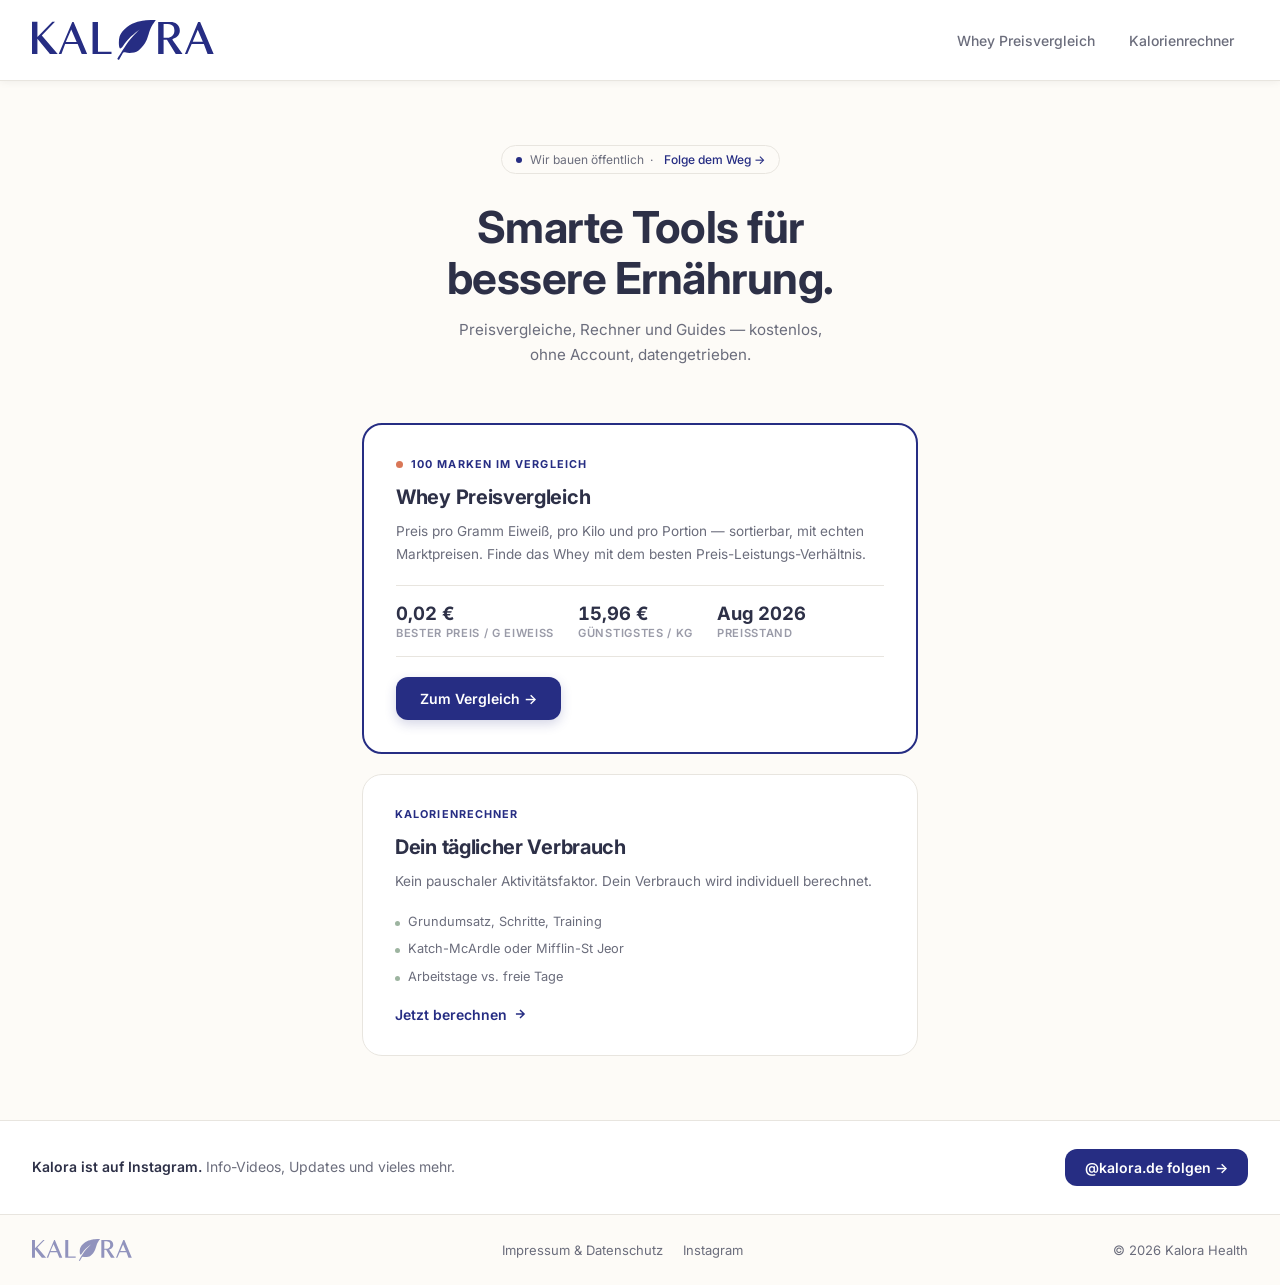
==== commit f49399a0: "feat: Whey-Vergleich auf 100 Marken erweitert - 70 weitere Whey-Produkte mit realistischen Preisen u" ====
--- a/index.html
+++ b/index.html
@@ -417,7 +417,7 @@
     <a href="proteinpulver.html" class="product-card featured">
       <div class="product-eyebrow">
         <span class="product-eyebrow-dot"></span>
-        30 Marken im Vergleich
+        100 Marken im Vergleich
       </div>
       <h2>Whey Preisvergleich</h2>
       <p class="product-desc">Preis pro Gramm Eiweiß, pro Kilo und pro Portion — sortierbar, mit echten Marktpreisen. Finde das Whey mit dem besten Preis-Leistungs-Verhältnis.</p>
@@ -427,7 +427,7 @@
           <p class="product-stat-label">Bester Preis / g Eiweiß</p>
         </div>
         <div>
-          <p class="product-stat-value">17,50 €</p>
+          <p class="product-stat-value">15,96 €</p>
           <p class="product-stat-label">Günstigstes / kg</p>
         </div>
         <div>
